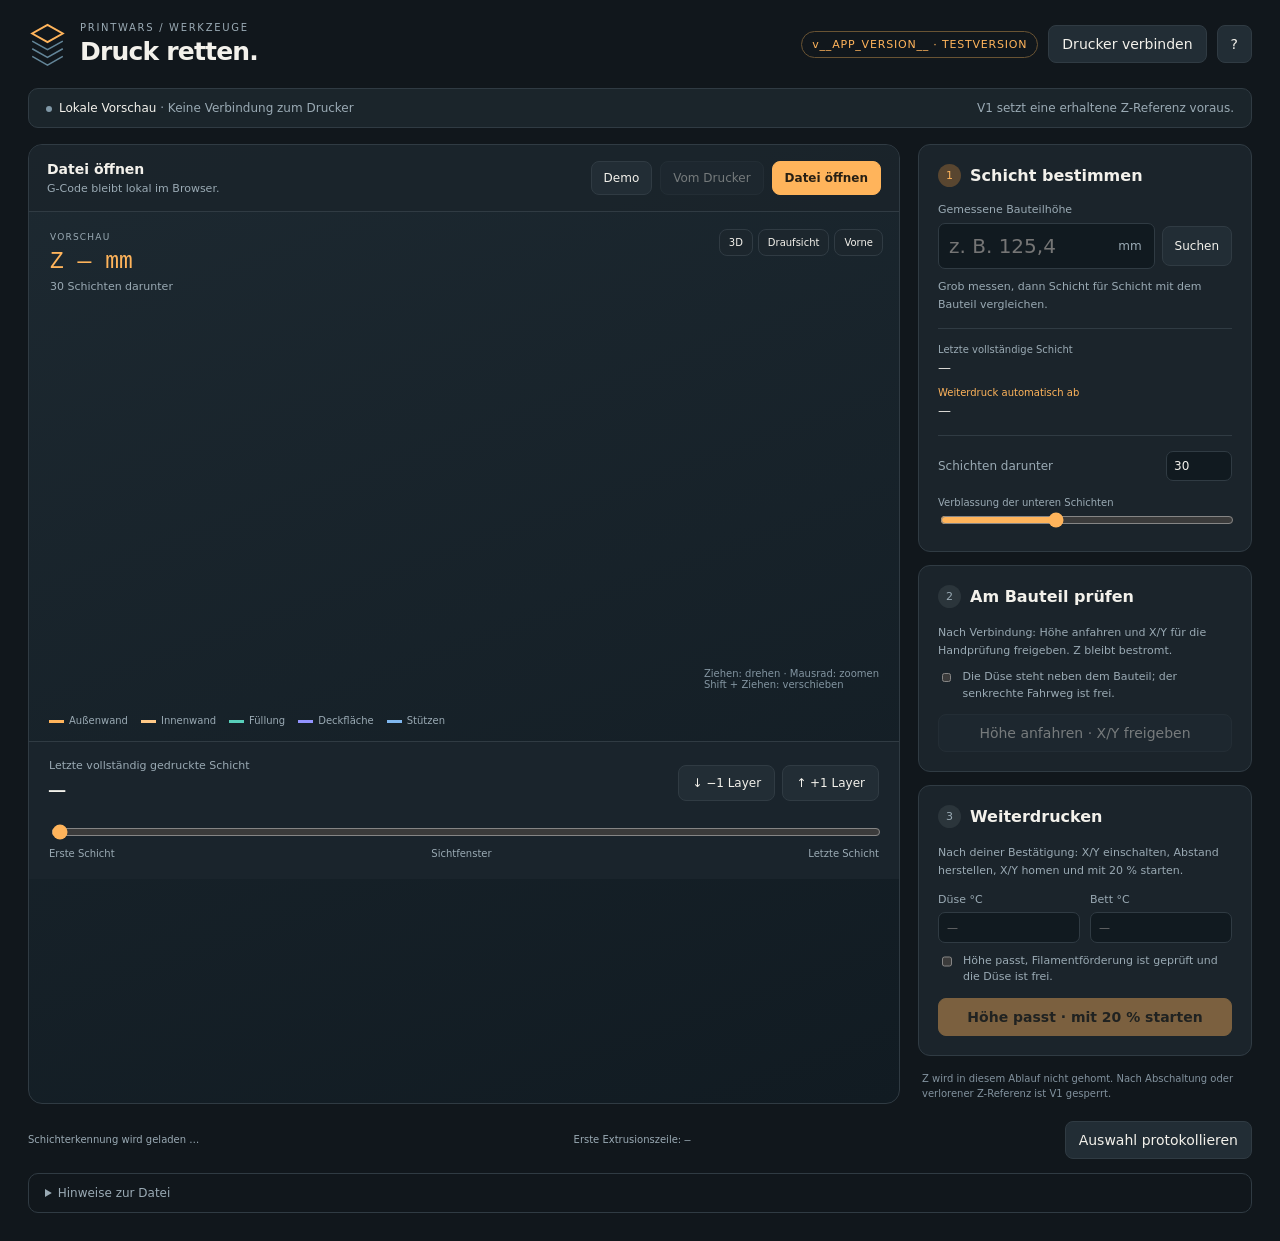
==== src/page.html @ ccca8211 "Add PrintRescue Assistant v0.1.1 with Moonraker updates Include layer preview, guarded recovery macr" ====
<!doctype html>
<html lang="de">
<head>
<meta charset="utf-8"><meta name="viewport" content="width=device-width,initial-scale=1">
<title>Print Rescue · Printwars</title>
<style>
:root{color-scheme:dark;--bg:#11171c;--panel:#1b242b;--line:#303b43;--text:#f3f1eb;--muted:#9aaab4;--accent:#ffb45b;--green:#83d3af;font-family:Inter,"Segoe UI",system-ui,sans-serif;font-size:14px}*{box-sizing:border-box}body{margin:0;background:var(--bg);color:var(--text)}button,input,select{font:inherit}button,.file-button{border:1px solid var(--line);background:#222d35;color:var(--text);border-radius:8px;padding:10px 13px;cursor:pointer;white-space:normal}button:hover:not(:disabled),.file-button:hover{border-color:#a37b4e;background:#2c363b}button:disabled{opacity:.42;cursor:not-allowed}button:focus-visible,input:focus-visible,summary:focus-visible{outline:2px solid var(--accent);outline-offset:3px}button.primary,.file-button{background:var(--accent);border-color:var(--accent);color:#282014;font-weight:650}button.primary:hover:not(:disabled),.file-button:hover{background:#ffca86}input,select{background:#111a20;border:1px solid var(--line);border-radius:7px;color:var(--text);padding:10px;min-width:0}input[type=checkbox]{accent-color:var(--accent)}input[type=range]{accent-color:var(--accent);width:100%;padding:0;cursor:pointer}h1,h2,p{margin:0}h1{font-size:25px;letter-spacing:-.8px;font-weight:630}h2{font-size:16px;font-weight:600}small,.muted{color:var(--muted)}.mono{font-family:ui-monospace,"Cascadia Code",Consolas,monospace}.eyebrow{font-size:10px;letter-spacing:1.7px;color:var(--muted);text-transform:uppercase}.app{max-width:1800px;margin:auto;padding:22px 28px 28px}.top{display:flex;align-items:center;justify-content:space-between;gap:20px;padding-bottom:22px}.brand{display:flex;gap:13px;align-items:center}.brand-icon{width:39px;height:44px}.brand p{margin-bottom:4px}.top-actions{display:flex;align-items:center;gap:10px}.badge{font-size:11px;border:1px solid #695333;border-radius:30px;padding:6px 10px;color:var(--accent);letter-spacing:.8px}.notice{display:flex;align-items:center;justify-content:space-between;gap:16px;padding:12px 17px;background:#1b252b;border:1px solid var(--line);border-radius:10px;margin-bottom:16px;color:var(--muted);font-size:12px}.notice strong{color:var(--text);font-weight:500}.dot{display:inline-block;background:#8098a7;border-radius:50%;width:6px;height:6px;margin-right:7px}.layout{display:grid;grid-template-columns:minmax(0,1fr) 334px;gap:18px}.workspace{min-width:0;border:1px solid var(--line);border-radius:14px;overflow:hidden;background:linear-gradient(160deg,#1d2931,#111b22)}.file-bar{display:flex;align-items:center;justify-content:space-between;gap:14px;padding:16px 18px;border-bottom:1px solid var(--line);background:#1b242be0}.file-info{min-width:0}.file-name{font-weight:550;white-space:nowrap;overflow:hidden;text-overflow:ellipsis;max-width:500px}.file-stats{font-size:11px;margin-top:5px;color:var(--muted)}.file-actions{display:flex;align-items:center;gap:8px}.file-actions button,.file-button{font-size:12px;padding:9px 12px}.stage{position:relative;height:clamp(360px,55vh,730px);overflow:hidden}.stage canvas{display:block;width:100%;height:100%;touch-action:none;cursor:grab}.stage canvas:active{cursor:grabbing}.view-label{position:absolute;left:21px;top:20px;pointer-events:none}.view-label .eyebrow{font-size:9px;letter-spacing:1.2px}.view-label .z-label{font-size:23px;margin-top:7px;color:var(--accent)}.view-label small{display:block;margin-top:5px;font-size:11px}.view-tools{position:absolute;top:17px;right:16px;display:flex;gap:5px}.view-tools button{font-size:10px;padding:7px 9px;background:#1d272dd9}.scene-note{position:absolute;bottom:17px;right:20px;font-size:10px;color:#8395a1;pointer-events:none}.loading{position:absolute;inset:0;background:#111a20e8;display:grid;place-content:center;gap:12px;text-align:center;z-index:4;color:var(--accent)}.loading[hidden]{display:none}.spinner{width:24px;height:24px;margin:auto;border:2px solid #58432d;border-top-color:var(--accent);border-radius:50%;animation:spin .8s linear infinite}@keyframes spin{to{transform:rotate(360deg)}}.legend{display:flex;flex-wrap:wrap;gap:13px;font-size:10px;color:var(--muted);padding:8px 20px 15px}.legend i{display:inline-block;height:3px;width:15px;vertical-align:middle;margin-right:5px}.layer-control{padding:17px 20px 20px;background:#1b252de6;border-top:1px solid var(--line)}.layer-row{display:flex;justify-content:space-between;align-items:center;margin-bottom:15px}.layer-number{font-size:27px;letter-spacing:-1px}.layer-total{font-size:12px;color:var(--muted);letter-spacing:0}.stepper{display:flex;gap:7px}.stepper button{min-width:83px;font-size:12px}.layer-caption{font-size:11px;color:var(--muted);margin-bottom:4px}.slider-labels{display:flex;justify-content:space-between;font-size:10px;color:var(--muted);margin-top:4px}.sidebar{display:flex;flex-direction:column;gap:13px}.card{border:1px solid var(--line);border-radius:12px;padding:19px;background:var(--panel)}.card-title{display:flex;align-items:center;gap:9px;margin-bottom:16px}.step-index{width:23px;height:23px;border-radius:50%;display:grid;place-items:center;background:#594630;color:var(--accent);font-size:11px}.step-index.inactive{background:#2b353b;color:#9aabb4}.label{display:block;color:var(--muted);font-size:11px;margin-bottom:7px}.height-input{display:flex;gap:7px;align-items:center}.height-box{display:flex;align-items:center;background:#111a20;border:1px solid var(--line);border-radius:7px;flex:1;min-width:0}.height-box input{width:100%;background:none;border:0;font-size:20px}.height-box span{padding-right:12px;color:var(--muted);font-size:12px}.height-input button{padding:12px;font-size:12px}.help-text{font-size:11px;line-height:1.6;color:var(--muted);margin-top:9px}.result{padding:15px 0 0;margin-top:15px;border-top:1px solid var(--line)}.result p{color:var(--muted);font-size:10px;margin:0 0 5px}.result strong{display:block;font-size:13px;font-weight:500}.result .resume{color:var(--accent);margin-top:12px}.options{margin-top:17px;padding-top:15px;border-top:1px solid var(--line)}.option-row{display:flex;align-items:center;justify-content:space-between;gap:12px;font-size:12px;color:var(--muted)}.option-row input[type=number]{width:66px;padding:7px}.opacity{margin-top:12px}.opacity span{font-size:10px;color:var(--muted)}.full{width:100%;margin-top:12px}.check-row{display:flex;align-items:flex-start;gap:8px;font-size:11px;line-height:1.5;color:var(--muted);margin-top:10px}.check-row input{margin-top:2px}.temperatures{display:flex;gap:10px;margin-top:13px}.temperatures label{flex:1;color:var(--muted);font-size:11px}.temperatures input{width:100%;margin-top:6px;padding:8px}.status{font-size:11px;line-height:1.6;color:var(--muted)}.status.good{color:var(--green)}.status.warn{color:var(--accent)}.version-note{font-size:10px;color:#82929e;line-height:1.55;padding:2px 4px}.message{background:#263640;color:#c9e1ee;border:1px solid #3a5363;border-radius:8px;font-size:12px;line-height:1.5;padding:12px 16px;margin-top:14px}.message.error{border-color:#845553;background:#392929;color:#ffc9c4}.bottom{display:flex;justify-content:space-between;align-items:center;gap:12px;margin-top:17px}.bottom span{font-size:10px;color:var(--muted)}details{border:1px solid var(--line);border-radius:10px;margin-top:14px;padding:12px 16px;color:var(--muted);font-size:12px}summary{cursor:pointer}details ul{font-size:11px;line-height:1.65;padding-left:18px;margin:10px 0 0}#drop-overlay{position:fixed;inset:10px;z-index:10;border:2px dashed var(--accent);border-radius:15px;background:#1b252bf2;display:grid;place-content:center;text-align:center;font-size:22px;pointer-events:all}#drop-overlay[hidden]{display:none}dialog{max-width:700px;width:calc(100% - 40px);background:var(--panel);color:var(--text);border:1px solid var(--line);border-radius:15px;padding:26px}dialog::backdrop{background:#070c11bd}dialog h2{margin-bottom:15px}dialog p,dialog li{font-size:13px;line-height:1.7;color:#b8c6ce}dialog p{margin:12px 0}dialog code{color:var(--accent)}.connection{display:flex;gap:8px;margin:14px 0;flex-wrap:wrap}.connection input{flex:1;min-width:180px}.file-list{display:flex;flex-direction:column;gap:6px;max-height:45vh;overflow:auto}.file-list button{text-align:left;font-size:12px}.sr-only{position:absolute;width:1px;height:1px;padding:0;margin:-1px;overflow:hidden;clip:rect(0,0,0,0);white-space:nowrap;border:0}[hidden]{display:none!important}@media(max-width:1100px){.app{padding:18px}.layout{grid-template-columns:minmax(0,1fr) 300px}.card{padding:15px}.file-bar{flex-wrap:wrap}.file-name{max-width:370px}.stage{height:51vh}.file-info{flex-basis:100%}.view-tools{top:auto;bottom:50px}.scene-note{font-size:9px;max-width:200px;text-align:right}}@media(max-width:780px){.app{padding:12px}.top{padding:5px 2px 16px}.top-actions .badge{display:none}.layout{display:flex;flex-direction:column}.sidebar{display:grid;grid-template-columns:1fr 1fr}.sidebar .card:first-child{grid-column:1/-1}.stage{height:420px}.file-info{flex-basis:auto}.file-name{max-width:300px}.notice{align-items:flex-start;font-size:11px}.notice>span:last-child{display:none}.file-actions{flex-wrap:wrap}.card{padding:15px}.version-note{grid-column:1/-1}.bottom{flex-wrap:wrap}}@media(max-width:450px){.sidebar{display:flex}.stage{height:350px}.file-name{max-width:270px}.file-actions{width:100%}.view-label .z-label{font-size:20px}.legend{gap:9px;font-size:9px}.top h1{font-size:22px}.scene-note{max-width:165px}.stepper button{min-width:70px}.file-bar{padding:14px}}
</style>
</head>
<body>
<main class="app">
  <header class="top">
    <div class="brand"><svg class="brand-icon" viewBox="0 0 40 46" aria-hidden="true"><path d="M20 3 36 12 20 21 4 12Z" fill="none" stroke="#ffb45b" stroke-width="2"/><path d="m4 20 16 9 16-9m-32 8 16 9 16-9m-32 8 16 9 16-9" fill="none" stroke="#638598" stroke-width="1.6"/></svg><div><p class="eyebrow">Printwars / Werkzeuge</p><h1>Druck retten.</h1></div></div>
    <div class="top-actions"><span class="badge">v__APP_VERSION__ · TESTVERSION</span><button id="connect-button">Drucker verbinden</button><button id="help-button" aria-label="Bedienung und Hinweise öffnen">?</button></div>
  </header>
  <div class="notice"><span><i class="dot"></i><strong id="connection-state">Lokale Vorschau</strong> · <span id="connection-detail">Keine Verbindung zum Drucker</span></span><span>V1 setzt eine erhaltene Z-Referenz voraus.</span></div>
  <div class="layout">
    <section class="workspace" aria-label="G-Code-Vorschau">
      <div class="file-bar"><div class="file-info"><div id="file-name" class="file-name">Datei öffnen</div><div id="file-stats" class="file-stats">G-Code bleibt lokal im Browser.</div></div><div class="file-actions"><button id="demo">Demo</button><button id="remote-files" disabled>Vom Drucker</button><label for="file-input" class="file-button" tabindex="0" onkeydown="if(event.key==='Enter'||event.key===' '){event.preventDefault();document.getElementById('file-input').click()}">Datei öffnen</label><input id="file-input" type="file" accept=".gcode,.gco,.gc,.txt" hidden></div></div>
      <div class="stage"><canvas id="scene" aria-label="Drehbare Schichtvorschau: ausgewählte Schicht farbig, darunter verblasste Schichten" tabindex="0"></canvas><div class="view-label"><p class="eyebrow" id="preview-state">VORSCHAU</p><div id="z-label" class="z-label mono">Z — mm</div><small id="ghost-visible">30 Schichten darunter</small></div><div class="view-tools"><button data-view="iso">3D</button><button data-view="top">Draufsicht</button><button data-view="front">Vorne</button></div><div class="scene-note">Ziehen: drehen · Mausrad: zoomen<br>Shift + Ziehen: verschieben</div><div id="loading" class="loading" hidden><div class="spinner"></div><p id="progress">G-Code wird gelesen …</p></div></div>
      <div class="legend"><span><i style="background:#ffb45b"></i>Außenwand</span><span><i style="background:#ffc987"></i>Innenwand</span><span><i style="background:#58cfba"></i>Füllung</span><span><i style="background:#9293ff"></i>Deckfläche</span><span><i style="background:#7fb7ef"></i>Stützen</span></div>
      <div class="layer-control"><div class="layer-row"><div><p class="layer-caption">Letzte vollständig gedruckte Schicht</p><span id="active-layer" class="layer-number mono">—</span> <span id="layer-total" class="layer-total mono"></span></div><div class="stepper"><button id="prev">↓ −1 Layer</button><button id="next">↑ +1 Layer</button></div></div><label for="slider" class="sr-only">Ausgewählte Schicht</label><input id="slider" type="range" min="0" max="1" value="0" step="1"><div class="slider-labels"><span>Erste Schicht</span><span id="window-range">Sichtfenster</span><span>Letzte Schicht</span></div></div>
    </section>
    <aside class="sidebar">
      <section class="card"><div class="card-title"><span class="step-index">1</span><h2>Schicht bestimmen</h2></div><label class="label" for="height">Gemessene Bauteilhöhe</label><div class="height-input"><div class="height-box"><input id="height" type="text" inputmode="decimal" placeholder="z. B. 125,4" autocomplete="off"><span>mm</span></div><button id="seek">Suchen</button></div><p class="help-text">Grob messen, dann Schicht für Schicht mit dem Bauteil vergleichen.</p><div class="result"><p>Letzte vollständige Schicht</p><strong id="complete-summary">—</strong><p class="resume">Weiterdruck automatisch ab</p><strong id="resume-summary">—</strong></div><div class="options"><label class="option-row" for="ghost-count">Schichten darunter<input id="ghost-count" type="number" min="0" max="100" step="1" value="30"></label><div class="opacity"><label for="ghost-opacity"><span>Verblassung der unteren Schichten</span></label><input id="ghost-opacity" type="range" min="4" max="40" value="18"></div></div></section>
      <section class="card"><div class="card-title"><span class="step-index inactive">2</span><h2>Am Bauteil prüfen</h2></div><p id="machine-status" class="status">Nach Verbindung: Höhe anfahren und X/Y für die Handprüfung freigeben. Z bleibt bestromt.</p><label class="check-row"><input id="free-position" type="checkbox">Die Düse steht neben dem Bauteil; der senkrechte Fahrweg ist frei.</label><button id="inspect" class="full" disabled>Höhe anfahren · X/Y freigeben</button><button id="inspection-cancel" class="full" hidden>Prüfung beenden · X/Y homen</button></section>
      <section class="card"><div class="card-title"><span class="step-index inactive">3</span><h2>Weiterdrucken</h2></div><p class="status">Nach deiner Bestätigung: X/Y einschalten, Abstand herstellen, X/Y homen und mit 20 % starten.</p><div class="temperatures"><label>Düse °C<input id="hotend" type="number" min="140" max="315" placeholder="—"></label><label>Bett °C<input id="bed" type="number" min="0" max="105" placeholder="—"></label></div><label class="check-row"><input id="material-ready" type="checkbox">Höhe passt, Filamentförderung ist geprüft und die Düse ist frei.</label><button id="resume" class="primary full" disabled>Höhe passt · mit 20 % starten</button></section>
      <p class="version-note">Z wird in diesem Ablauf nicht gehomt. Nach Abschaltung oder verlorener Z-Referenz ist V1 gesperrt.</p>
    </aside>
  </div>
  <div id="message" class="message" role="status" aria-live="polite" hidden></div>
  <div class="bottom"><span id="compatibility">Schichterkennung wird geladen …</span><span>Erste Extrusionszeile: <span id="line-number" class="mono">—</span></span><button id="export">Auswahl protokollieren</button></div>
  <details><summary id="notes-title">Hinweise zur Datei</summary><ul id="issues"></ul></details>
</main>
<dialog id="help"><h2>Druck retten · V1</h2><p>Öffne deinen unkomprimierten G-Code. Die Millimetereingabe wählt die nächstgelegene tatsächlich gedruckte Schicht. Die Auswahl bezeichnet immer die <strong>letzte vollständig gedruckte Schicht</strong>. Gedruckt wird ab der nächsten vorhandenen Schicht, auch bei abweichenden Schichthöhen.</p><p>Die aktive Schicht erscheint farbig, die darunterliegenden Schichten verblasst. Mit Mausrad und Ziehen kannst du dich orientieren. Die Gitterebene zeigt den unteren Rand des sichtbaren Ausschnitts; sie ist bei höheren Ausschnitten nicht das Druckbett.</p><p>Die Druckersteuerung benötigt das beiliegende Klipper-Modul und die geprüfte Homing-Sperre. Die HTML-Datei allein führt keine Installation durch. Sie arbeitet mit Moonraker und sendet erst nach Betätigen der entsprechenden Schaltflächen Bewegungsbefehle.</p><p>V1: erhaltene Z-Referenz, ausgerichtete Gantry, ein Extruder, planare Schichten und unterstützte G-Code-Befehle. Z-Rekonstruktion nach Abschaltung, einzelne Z-Stepper und ausgeschlossene Objekte sind noch nicht unterstützt.</p><p>Unterstützt sind Textdateien bis 256 MiB und 12 Millionen Vorschausegmente. G2/G3-Bögen werden in der Vorschau in kurze Linien zerlegt. Die Demo ist synthetisch und kann nicht an einen Drucker gesendet werden.</p><button id="close-help" class="primary full">Verstanden</button></dialog>
<dialog id="connection-dialog"><h2>Mit Moonraker verbinden</h2><p>Auf dem Drucker installiert wird dieselbe Adresse wie für Mainsail verwendet. Bei lokal geöffneter HTML-Datei muss Moonraker den Browserzugriff ausdrücklich erlauben.</p><div class="connection"><input id="api-url" type="url" aria-label="Moonraker oder Mainsail Adresse" placeholder="http://drucker.local"><input id="api-key" type="password" aria-label="Optionaler Moonraker API-Schlüssel" placeholder="API-Schlüssel, falls erforderlich"></div><p id="connect-error"></p><button id="connect-do" class="primary">Verbinden</button> <button id="connect-close">Schließen</button></dialog>
<dialog id="files-dialog"><h2>Druckdatei auswählen</h2><div id="printer-files" class="file-list"></div><button id="files-close" class="full">Schließen</button></dialog>
<div id="drop-overlay" hidden>G-Code hier ablegen</div>
<script type="text/plain" id="parser-source">__PARSER_SOURCE__</script>
<script>__APP_SOURCE__</script>
</body>
</html>
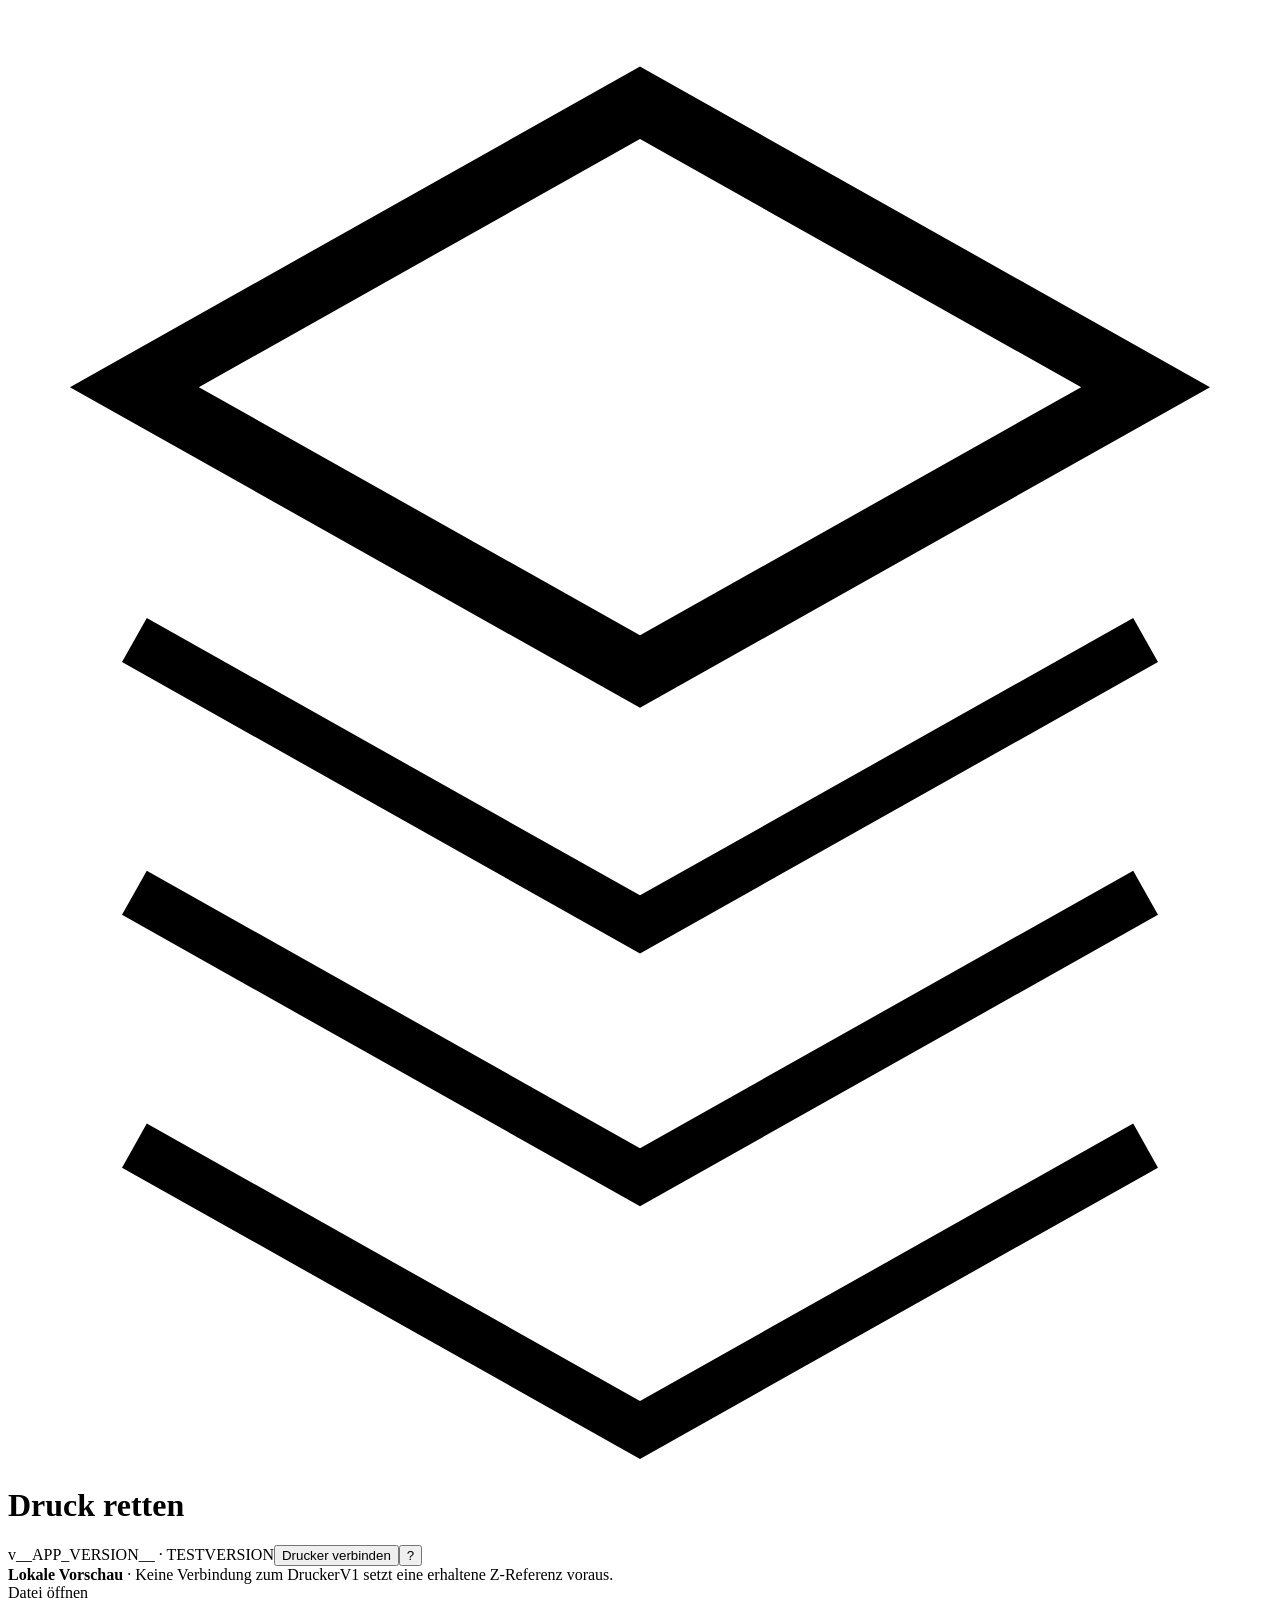
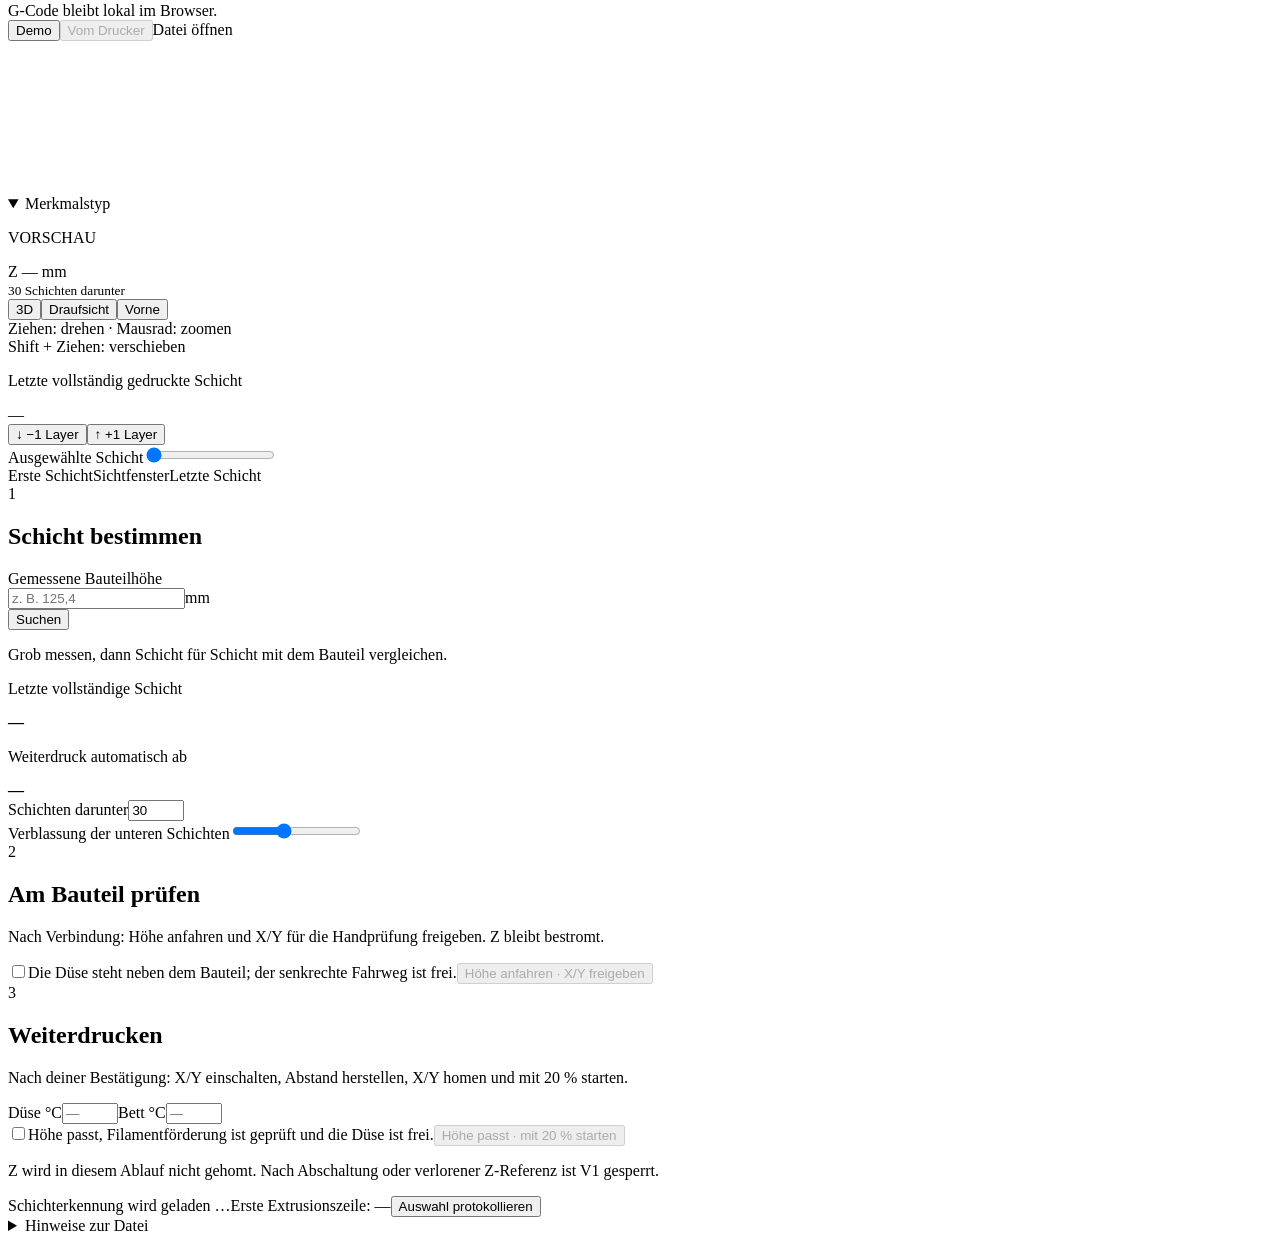
==== commit 2339c4db: "Match Mainsail controls and PrusaSlicer preview styling (v0.1.3)" ====
--- a/src/page.html
+++ b/src/page.html
@@ -3,22 +3,20 @@
 <head>
 <meta charset="utf-8"><meta name="viewport" content="width=device-width,initial-scale=1">
 <title>Print Rescue · Printwars</title>
-<style>
-:root{color-scheme:dark;--bg:#11171c;--panel:#1b242b;--line:#303b43;--text:#f3f1eb;--muted:#9aaab4;--accent:#ffb45b;--green:#83d3af;font-family:Inter,"Segoe UI",system-ui,sans-serif;font-size:14px}*{box-sizing:border-box}body{margin:0;background:var(--bg);color:var(--text)}button,input,select{font:inherit}button,.file-button{border:1px solid var(--line);background:#222d35;color:var(--text);border-radius:8px;padding:10px 13px;cursor:pointer;white-space:normal}button:hover:not(:disabled),.file-button:hover{border-color:#a37b4e;background:#2c363b}button:disabled{opacity:.42;cursor:not-allowed}button:focus-visible,input:focus-visible,summary:focus-visible{outline:2px solid var(--accent);outline-offset:3px}button.primary,.file-button{background:var(--accent);border-color:var(--accent);color:#282014;font-weight:650}button.primary:hover:not(:disabled),.file-button:hover{background:#ffca86}input,select{background:#111a20;border:1px solid var(--line);border-radius:7px;color:var(--text);padding:10px;min-width:0}input[type=checkbox]{accent-color:var(--accent)}input[type=range]{accent-color:var(--accent);width:100%;padding:0;cursor:pointer}h1,h2,p{margin:0}h1{font-size:25px;letter-spacing:-.8px;font-weight:630}h2{font-size:16px;font-weight:600}small,.muted{color:var(--muted)}.mono{font-family:ui-monospace,"Cascadia Code",Consolas,monospace}.eyebrow{font-size:10px;letter-spacing:1.7px;color:var(--muted);text-transform:uppercase}.app{max-width:1800px;margin:auto;padding:22px 28px 28px}.top{display:flex;align-items:center;justify-content:space-between;gap:20px;padding-bottom:22px}.brand{display:flex;gap:13px;align-items:center}.brand-icon{width:39px;height:44px}.brand p{margin-bottom:4px}.top-actions{display:flex;align-items:center;gap:10px}.badge{font-size:11px;border:1px solid #695333;border-radius:30px;padding:6px 10px;color:var(--accent);letter-spacing:.8px}.notice{display:flex;align-items:center;justify-content:space-between;gap:16px;padding:12px 17px;background:#1b252b;border:1px solid var(--line);border-radius:10px;margin-bottom:16px;color:var(--muted);font-size:12px}.notice strong{color:var(--text);font-weight:500}.dot{display:inline-block;background:#8098a7;border-radius:50%;width:6px;height:6px;margin-right:7px}.layout{display:grid;grid-template-columns:minmax(0,1fr) 334px;gap:18px}.workspace{min-width:0;border:1px solid var(--line);border-radius:14px;overflow:hidden;background:linear-gradient(160deg,#1d2931,#111b22)}.file-bar{display:flex;align-items:center;justify-content:space-between;gap:14px;padding:16px 18px;border-bottom:1px solid var(--line);background:#1b242be0}.file-info{min-width:0}.file-name{font-weight:550;white-space:nowrap;overflow:hidden;text-overflow:ellipsis;max-width:500px}.file-stats{font-size:11px;margin-top:5px;color:var(--muted)}.file-actions{display:flex;align-items:center;gap:8px}.file-actions button,.file-button{font-size:12px;padding:9px 12px}.stage{position:relative;height:clamp(360px,55vh,730px);overflow:hidden}.stage canvas{display:block;width:100%;height:100%;touch-action:none;cursor:grab}.stage canvas:active{cursor:grabbing}.view-label{position:absolute;left:21px;top:20px;pointer-events:none}.view-label .eyebrow{font-size:9px;letter-spacing:1.2px}.view-label .z-label{font-size:23px;margin-top:7px;color:var(--accent)}.view-label small{display:block;margin-top:5px;font-size:11px}.view-tools{position:absolute;top:17px;right:16px;display:flex;gap:5px}.view-tools button{font-size:10px;padding:7px 9px;background:#1d272dd9}.scene-note{position:absolute;bottom:17px;right:20px;font-size:10px;color:#8395a1;pointer-events:none}.loading{position:absolute;inset:0;background:#111a20e8;display:grid;place-content:center;gap:12px;text-align:center;z-index:4;color:var(--accent)}.loading[hidden]{display:none}.spinner{width:24px;height:24px;margin:auto;border:2px solid #58432d;border-top-color:var(--accent);border-radius:50%;animation:spin .8s linear infinite}@keyframes spin{to{transform:rotate(360deg)}}.legend{display:flex;flex-wrap:wrap;gap:13px;font-size:10px;color:var(--muted);padding:8px 20px 15px}.legend i{display:inline-block;height:3px;width:15px;vertical-align:middle;margin-right:5px}.layer-control{padding:17px 20px 20px;background:#1b252de6;border-top:1px solid var(--line)}.layer-row{display:flex;justify-content:space-between;align-items:center;margin-bottom:15px}.layer-number{font-size:27px;letter-spacing:-1px}.layer-total{font-size:12px;color:var(--muted);letter-spacing:0}.stepper{display:flex;gap:7px}.stepper button{min-width:83px;font-size:12px}.layer-caption{font-size:11px;color:var(--muted);margin-bottom:4px}.slider-labels{display:flex;justify-content:space-between;font-size:10px;color:var(--muted);margin-top:4px}.sidebar{display:flex;flex-direction:column;gap:13px}.card{border:1px solid var(--line);border-radius:12px;padding:19px;background:var(--panel)}.card-title{display:flex;align-items:center;gap:9px;margin-bottom:16px}.step-index{width:23px;height:23px;border-radius:50%;display:grid;place-items:center;background:#594630;color:var(--accent);font-size:11px}.step-index.inactive{background:#2b353b;color:#9aabb4}.label{display:block;color:var(--muted);font-size:11px;margin-bottom:7px}.height-input{display:flex;gap:7px;align-items:center}.height-box{display:flex;align-items:center;background:#111a20;border:1px solid var(--line);border-radius:7px;flex:1;min-width:0}.height-box input{width:100%;background:none;border:0;font-size:20px}.height-box span{padding-right:12px;color:var(--muted);font-size:12px}.height-input button{padding:12px;font-size:12px}.help-text{font-size:11px;line-height:1.6;color:var(--muted);margin-top:9px}.result{padding:15px 0 0;margin-top:15px;border-top:1px solid var(--line)}.result p{color:var(--muted);font-size:10px;margin:0 0 5px}.result strong{display:block;font-size:13px;font-weight:500}.result .resume{color:var(--accent);margin-top:12px}.options{margin-top:17px;padding-top:15px;border-top:1px solid var(--line)}.option-row{display:flex;align-items:center;justify-content:space-between;gap:12px;font-size:12px;color:var(--muted)}.option-row input[type=number]{width:66px;padding:7px}.opacity{margin-top:12px}.opacity span{font-size:10px;color:var(--muted)}.full{width:100%;margin-top:12px}.check-row{display:flex;align-items:flex-start;gap:8px;font-size:11px;line-height:1.5;color:var(--muted);margin-top:10px}.check-row input{margin-top:2px}.temperatures{display:flex;gap:10px;margin-top:13px}.temperatures label{flex:1;color:var(--muted);font-size:11px}.temperatures input{width:100%;margin-top:6px;padding:8px}.status{font-size:11px;line-height:1.6;color:var(--muted)}.status.good{color:var(--green)}.status.warn{color:var(--accent)}.version-note{font-size:10px;color:#82929e;line-height:1.55;padding:2px 4px}.message{background:#263640;color:#c9e1ee;border:1px solid #3a5363;border-radius:8px;font-size:12px;line-height:1.5;padding:12px 16px;margin-top:14px}.message.error{border-color:#845553;background:#392929;color:#ffc9c4}.bottom{display:flex;justify-content:space-between;align-items:center;gap:12px;margin-top:17px}.bottom span{font-size:10px;color:var(--muted)}details{border:1px solid var(--line);border-radius:10px;margin-top:14px;padding:12px 16px;color:var(--muted);font-size:12px}summary{cursor:pointer}details ul{font-size:11px;line-height:1.65;padding-left:18px;margin:10px 0 0}#drop-overlay{position:fixed;inset:10px;z-index:10;border:2px dashed var(--accent);border-radius:15px;background:#1b252bf2;display:grid;place-content:center;text-align:center;font-size:22px;pointer-events:all}#drop-overlay[hidden]{display:none}dialog{max-width:700px;width:calc(100% - 40px);background:var(--panel);color:var(--text);border:1px solid var(--line);border-radius:15px;padding:26px}dialog::backdrop{background:#070c11bd}dialog h2{margin-bottom:15px}dialog p,dialog li{font-size:13px;line-height:1.7;color:#b8c6ce}dialog p{margin:12px 0}dialog code{color:var(--accent)}.connection{display:flex;gap:8px;margin:14px 0;flex-wrap:wrap}.connection input{flex:1;min-width:180px}.file-list{display:flex;flex-direction:column;gap:6px;max-height:45vh;overflow:auto}.file-list button{text-align:left;font-size:12px}.sr-only{position:absolute;width:1px;height:1px;padding:0;margin:-1px;overflow:hidden;clip:rect(0,0,0,0);white-space:nowrap;border:0}[hidden]{display:none!important}@media(max-width:1100px){.app{padding:18px}.layout{grid-template-columns:minmax(0,1fr) 300px}.card{padding:15px}.file-bar{flex-wrap:wrap}.file-name{max-width:370px}.stage{height:51vh}.file-info{flex-basis:100%}.view-tools{top:auto;bottom:50px}.scene-note{font-size:9px;max-width:200px;text-align:right}}@media(max-width:780px){.app{padding:12px}.top{padding:5px 2px 16px}.top-actions .badge{display:none}.layout{display:flex;flex-direction:column}.sidebar{display:grid;grid-template-columns:1fr 1fr}.sidebar .card:first-child{grid-column:1/-1}.stage{height:420px}.file-info{flex-basis:auto}.file-name{max-width:300px}.notice{align-items:flex-start;font-size:11px}.notice>span:last-child{display:none}.file-actions{flex-wrap:wrap}.card{padding:15px}.version-note{grid-column:1/-1}.bottom{flex-wrap:wrap}}@media(max-width:450px){.sidebar{display:flex}.stage{height:350px}.file-name{max-width:270px}.file-actions{width:100%}.view-label .z-label{font-size:20px}.legend{gap:9px;font-size:9px}.top h1{font-size:22px}.scene-note{max-width:165px}.stepper button{min-width:70px}.file-bar{padding:14px}}
-</style>
+<style>__APP_STYLE__</style>
 </head>
 <body>
 <main class="app">
   <header class="top">
-    <div class="brand"><svg class="brand-icon" viewBox="0 0 40 46" aria-hidden="true"><path d="M20 3 36 12 20 21 4 12Z" fill="none" stroke="#ffb45b" stroke-width="2"/><path d="m4 20 16 9 16-9m-32 8 16 9 16-9m-32 8 16 9 16-9" fill="none" stroke="#638598" stroke-width="1.6"/></svg><div><p class="eyebrow">Printwars / Werkzeuge</p><h1>Druck retten.</h1></div></div>
+    <div class="brand"><svg class="brand-icon" viewBox="0 0 40 46" aria-hidden="true"><path d="M20 3 36 12 20 21 4 12Z" fill="none" stroke="currentColor" stroke-width="2"/><path d="m4 20 16 9 16-9m-32 8 16 9 16-9m-32 8 16 9 16-9" fill="none" stroke="currentColor" stroke-width="1.6"/></svg><div><h1>Druck retten</h1></div></div>
     <div class="top-actions"><span class="badge">v__APP_VERSION__ · TESTVERSION</span><button id="connect-button">Drucker verbinden</button><button id="help-button" aria-label="Bedienung und Hinweise öffnen">?</button></div>
   </header>
   <div class="notice"><span><i class="dot"></i><strong id="connection-state">Lokale Vorschau</strong> · <span id="connection-detail">Keine Verbindung zum Drucker</span></span><span>V1 setzt eine erhaltene Z-Referenz voraus.</span></div>
   <div class="layout">
     <section class="workspace" aria-label="G-Code-Vorschau">
       <div class="file-bar"><div class="file-info"><div id="file-name" class="file-name">Datei öffnen</div><div id="file-stats" class="file-stats">G-Code bleibt lokal im Browser.</div></div><div class="file-actions"><button id="demo">Demo</button><button id="remote-files" disabled>Vom Drucker</button><label for="file-input" class="file-button" tabindex="0" onkeydown="if(event.key==='Enter'||event.key===' '){event.preventDefault();document.getElementById('file-input').click()}">Datei öffnen</label><input id="file-input" type="file" accept=".gcode,.gco,.gc,.txt" hidden></div></div>
-      <div class="stage"><canvas id="scene" aria-label="Drehbare Schichtvorschau: ausgewählte Schicht farbig, darunter verblasste Schichten" tabindex="0"></canvas><div class="view-label"><p class="eyebrow" id="preview-state">VORSCHAU</p><div id="z-label" class="z-label mono">Z — mm</div><small id="ghost-visible">30 Schichten darunter</small></div><div class="view-tools"><button data-view="iso">3D</button><button data-view="top">Draufsicht</button><button data-view="front">Vorne</button></div><div class="scene-note">Ziehen: drehen · Mausrad: zoomen<br>Shift + Ziehen: verschieben</div><div id="loading" class="loading" hidden><div class="spinner"></div><p id="progress">G-Code wird gelesen …</p></div></div>
-      <div class="legend"><span><i style="background:#ffb45b"></i>Außenwand</span><span><i style="background:#ffc987"></i>Innenwand</span><span><i style="background:#58cfba"></i>Füllung</span><span><i style="background:#9293ff"></i>Deckfläche</span><span><i style="background:#7fb7ef"></i>Stützen</span></div>
+      <div class="stage"><canvas id="scene" aria-label="Drehbare Schichtvorschau: ausgewählte Schicht farbig, darunter verblasste Schichten" tabindex="0"></canvas><details class="preview-legend" open><summary>Merkmalstyp</summary><div id="feature-legend" class="legend" aria-label="Farben der Druckpfade"></div></details><div class="view-label"><p class="eyebrow" id="preview-state">VORSCHAU</p><div id="z-label" class="z-label mono">Z — mm</div><small id="ghost-visible">30 Schichten darunter</small></div><div class="view-tools"><button data-view="iso" aria-pressed="true">3D</button><button data-view="top" aria-pressed="false">Draufsicht</button><button data-view="front" aria-pressed="false">Vorne</button></div><div class="scene-note">Ziehen: drehen · Mausrad: zoomen<br>Shift + Ziehen: verschieben</div><div id="loading" class="loading" hidden><div class="spinner"></div><p id="progress">G-Code wird gelesen …</p></div></div>
+
       <div class="layer-control"><div class="layer-row"><div><p class="layer-caption">Letzte vollständig gedruckte Schicht</p><span id="active-layer" class="layer-number mono">—</span> <span id="layer-total" class="layer-total mono"></span></div><div class="stepper"><button id="prev">↓ −1 Layer</button><button id="next">↑ +1 Layer</button></div></div><label for="slider" class="sr-only">Ausgewählte Schicht</label><input id="slider" type="range" min="0" max="1" value="0" step="1"><div class="slider-labels"><span>Erste Schicht</span><span id="window-range">Sichtfenster</span><span>Letzte Schicht</span></div></div>
     </section>
     <aside class="sidebar">
